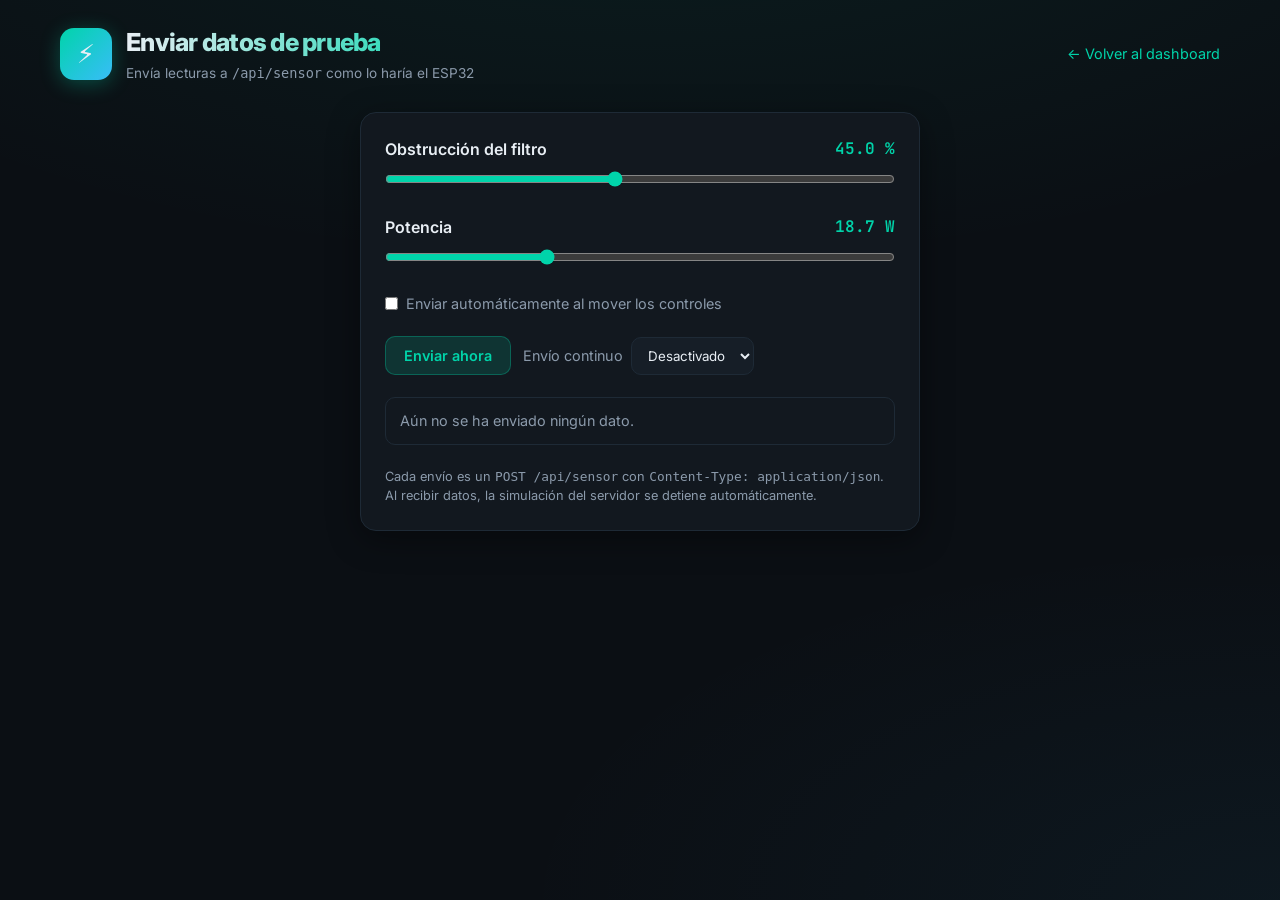
==== templates/enviar.html @ 7ce1f34a "Add data submission form and handler for sensor readings" ====
<!DOCTYPE html>
<html lang="es">
<head>
  <meta charset="UTF-8" />
  <meta name="viewport" content="width=device-width, initial-scale=1.0" />
  <title>Enviar datos | Smoke to Power</title>
  <link rel="stylesheet" href="/static/css/style.css" />
  <link rel="preconnect" href="https://fonts.googleapis.com">
  <link rel="preconnect" href="https://fonts.gstatic.com" crossorigin>
  <link href="https://fonts.googleapis.com/css2?family=Inter:wght@400;500;600;700;800&family=JetBrains+Mono:wght@500&display=swap" rel="stylesheet">
  <style>
    .send-card { max-width: 560px; margin: 0 auto; padding: 24px; display: flex; flex-direction: column; gap: 22px; }
    .field label { display: flex; justify-content: space-between; font-weight: 600; margin-bottom: 8px; }
    .field output { font-family: var(--mono); color: var(--accent); }
    .field input[type="range"] { width: 100%; accent-color: var(--accent); }
    .row { display: flex; gap: 12px; flex-wrap: wrap; align-items: center; }
    .row select { font-family: var(--font); padding: 9px 12px; border-radius: 10px; background: var(--bg-card-hover); color: var(--text); border: 1px solid var(--border); }
    .check { display: flex; align-items: center; gap: 8px; color: var(--text-muted); font-size: 0.9rem; }
    .result { font-size: 0.9rem; padding: 12px 14px; border-radius: 10px; border: 1px solid var(--border); color: var(--text-muted); min-height: 48px; }
    .result.ok { border-color: rgba(34, 197, 94, 0.45); background: var(--green-bg); color: var(--green); }
    .result.err { border-color: rgba(255, 77, 79, 0.45); background: var(--red-bg); color: var(--red); }
    .back { color: var(--accent); text-decoration: none; font-size: 0.9rem; }
    .back:hover { text-decoration: underline; }
    .note { font-size: 0.8rem; color: var(--text-muted); }
  </style>
</head>
<body>
  <div class="app">
    <header class="header">
      <div class="brand">
        <div class="logo">⚡</div>
        <div>
          <h1>Enviar datos de prueba</h1>
          <p class="subtitle">Envía lecturas a <code>/api/sensor</code> como lo haría el ESP32</p>
        </div>
      </div>
      <a class="back" href="/">← Volver al dashboard</a>
    </header>

    <form class="card send-card" id="sendForm" novalidate>
      <div class="field">
        <label for="filter"><span>Obstrucción del filtro</span> <output id="filterOut">45.0 %</output></label>
        <input type="range" id="filter" name="filter" min="0" max="100" step="0.1" value="45" />
      </div>

      <div class="field">
        <label for="power"><span>Potencia</span> <output id="powerOut">18.7 W</output></label>
        <input type="range" id="power" name="power" min="0" max="60" step="0.1" value="18.7" />
      </div>

      <label class="check">
        <input type="checkbox" id="autoSend" />
        Enviar automáticamente al mover los controles
      </label>

      <div class="row">
        <button type="submit" class="btn btn-sim" id="sendBtn">Enviar ahora</button>
        <label class="check">
          Envío continuo
          <select id="interval">
            <option value="0">Desactivado</option>
            <option value="5000">cada 5 s</option>
            <option value="10000">cada 10 s</option>
          </select>
        </label>
      </div>

      <div class="result" id="result" aria-live="polite">Aún no se ha enviado ningún dato.</div>

      <p class="note">
        Cada envío es un <code>POST /api/sensor</code> con <code>Content-Type: application/json</code>.
        Al recibir datos, la simulación del servidor se detiene automáticamente.
      </p>
    </form>
  </div>

  <script src="/static/js/enviar.js"></script>
</body>
</html>
---- static/css/style.css ----
/* ===== Smoke to Power - Dashboard ===== */
:root {
  --bg: #0b0f14;
  --bg-card: #12181f;
  --bg-card-hover: #161e27;
  --border: #1e2a36;
  --text: #e8eef4;
  --text-muted: #8b9aab;
  --accent: #00d4aa;
  --accent-dim: #00a88a;
  --yellow: #f5c518;
  --red: #ff4d4f;
  --red-bg: rgba(255, 77, 79, 0.12);
  --green: #22c55e;
  --green-bg: rgba(34, 197, 94, 0.12);
  --yellow-bg: rgba(245, 197, 24, 0.12);
  --blue: #38bdf8;
  --radius: 16px;
  --shadow: 0 8px 32px rgba(0, 0, 0, 0.4);
  --font: 'Inter', system-ui, -apple-system, sans-serif;
  --mono: 'JetBrains Mono', ui-monospace, monospace;
}

* {
  box-sizing: border-box;
  margin: 0;
  padding: 0;
}

body {
  font-family: var(--font);
  background: var(--bg);
  color: var(--text);
  min-height: 100vh;
  line-height: 1.5;
  background-image:
    radial-gradient(ellipse 80% 50% at 50% -20%, rgba(0, 212, 170, 0.08), transparent),
    radial-gradient(ellipse 60% 40% at 100% 100%, rgba(56, 189, 248, 0.05), transparent);
}

.app {
  max-width: 1200px;
  margin: 0 auto;
  padding: 24px 20px 40px;
}

/* ----- Header ----- */
.header {
  display: flex;
  justify-content: space-between;
  align-items: center;
  margin-bottom: 28px;
  flex-wrap: wrap;
  gap: 16px;
}

.brand {
  display: flex;
  align-items: center;
  gap: 14px;
}

.logo {
  width: 52px;
  height: 52px;
  background: linear-gradient(135deg, #00d4aa, #38bdf8);
  border-radius: 14px;
  display: grid;
  place-items: center;
  font-size: 26px;
  box-shadow: 0 4px 20px rgba(0, 212, 170, 0.3);
}

.brand h1 {
  font-size: 1.55rem;
  font-weight: 800;
  letter-spacing: -0.03em;
  background: linear-gradient(90deg, #e8eef4, #00d4aa);
  -webkit-background-clip: text;
  -webkit-text-fill-color: transparent;
  background-clip: text;
}

.subtitle {
  font-size: 0.85rem;
  color: var(--text-muted);
  margin-top: 2px;
}

.header-right {
  display: flex;
  align-items: center;
  gap: 16px;
}

.sim-badge {
  display: flex;
  align-items: center;
  gap: 10px;
  padding: 8px 16px 8px 14px;
  border-radius: 12px;
  border: 1px solid;
  max-width: 360px;
  line-height: 1.25;
}

.sim-text {
  display: flex;
  flex-direction: column;
  gap: 2px;
}

.sim-label {
  font-size: 0.82rem;
  font-weight: 700;
  letter-spacing: 0.04em;
}

.sim-sub {
  font-size: 0.72rem;
  font-weight: 400;
  color: var(--text-muted);
}

.sim-badge .dot {
  flex-shrink: 0;
  width: 9px;
  height: 9px;
  border-radius: 50%;
  animation: pulse 2s infinite;
}

/* Simulación: datos ficticios -> amarillo (advertencia) */
.sim-badge[data-mode="simulation"] {
  background: var(--yellow-bg);
  border-color: rgba(245, 197, 24, 0.5);
  color: var(--yellow);
}
.sim-badge[data-mode="simulation"] .dot {
  background: var(--yellow);
  box-shadow: 0 0 8px var(--yellow);
}

/* Datos reales en vivo del ESP32 -> verde */
.sim-badge[data-mode="real"] {
  background: var(--green-bg);
  border-color: rgba(34, 197, 94, 0.45);
  color: var(--green);
}
.sim-badge[data-mode="real"] .dot {
  background: var(--green);
  box-shadow: 0 0 8px var(--green);
}

/* Sin datos del ESP32 -> rojo */
.sim-badge[data-mode="waiting"] {
  background: var(--red-bg);
  border-color: rgba(255, 77, 79, 0.45);
  color: var(--red);
}
.sim-badge[data-mode="waiting"] .dot {
  background: var(--red);
  box-shadow: 0 0 8px var(--red);
}

.sim-hint {
  font-size: 0.85rem;
  color: var(--text-muted);
  margin: -16px 0 28px;
}

@keyframes pulse {
  0%, 100% { opacity: 1; }
  50% { opacity: 0.4; }
}

.last-update {
  font-size: 0.8rem;
  color: var(--text-muted);
  font-family: var(--mono);
}

/* ----- Alert Banner ----- */
.alert-banner {
  display: flex;
  align-items: center;
  gap: 16px;
  background: var(--red-bg);
  border: 1px solid rgba(255, 77, 79, 0.4);
  border-radius: var(--radius);
  padding: 16px 20px;
  margin-bottom: 24px;
  animation: alertPulse 1.5s ease-in-out infinite;
}

.alert-banner[hidden] {
  display: none !important;
}

@keyframes alertPulse {
  0%, 100% { box-shadow: 0 0 0 0 rgba(255, 77, 79, 0.3); }
  50% { box-shadow: 0 0 0 8px rgba(255, 77, 79, 0); }
}

.alert-icon {
  font-size: 1.8rem;
}

.alert-text strong {
  display: block;
  color: var(--red);
  font-size: 1.1rem;
  margin-bottom: 2px;
}

.alert-text span {
  font-size: 0.9rem;
  color: #ffb3b4;
}

/* ----- Cards ----- */
.cards {
  display: grid;
  grid-template-columns: 1fr 1fr;
  gap: 20px;
  margin-bottom: 28px;
}

@media (max-width: 800px) {
  .cards {
    grid-template-columns: 1fr;
  }
}

.card {
  background: var(--bg-card);
  border: 1px solid var(--border);
  border-radius: var(--radius);
  padding: 24px;
  box-shadow: var(--shadow);
  transition: border-color 0.25s, transform 0.2s;
}

.card:hover {
  border-color: #2a3a4a;
}

.card-header {
  display: flex;
  align-items: center;
  gap: 10px;
  margin-bottom: 20px;
}

.card-icon {
  font-size: 1.3rem;
}

.card-header h2 {
  font-size: 1.05rem;
  font-weight: 600;
  color: var(--text-muted);
}

.card-desc {
  font-size: 0.8rem;
  color: var(--text-muted);
  margin-top: 16px;
  text-align: center;
}

/* Gauge / Filter */
.gauge-container {
  display: flex;
  justify-content: center;
  margin-bottom: 16px;
}

.gauge {
  position: relative;
  width: 160px;
  height: 160px;
  border-radius: 50%;
  background: conic-gradient(
    var(--green) 0deg,
    var(--green) calc(var(--pct, 25) * 3.6deg),
    #1e2a36 calc(var(--pct, 25) * 3.6deg)
  );
  display: grid;
  place-items: center;
  transition: background 0.6s ease;
}

.gauge::before {
  content: '';
  position: absolute;
  inset: 12px;
  background: var(--bg-card);
  border-radius: 50%;
}

.gauge-center {
  position: relative;
  z-index: 1;
  text-align: center;
}

.gauge-value {
  font-size: 2.4rem;
  font-weight: 800;
  font-family: var(--mono);
  letter-spacing: -0.04em;
  line-height: 1;
}

.gauge-unit {
  display: block;
  font-size: 0.9rem;
  color: var(--text-muted);
  margin-top: 2px;
}

.status-pill {
  display: inline-block;
  width: 100%;
  text-align: center;
  padding: 8px 16px;
  border-radius: 999px;
  font-weight: 700;
  font-size: 0.95rem;
  letter-spacing: 0.02em;
  transition: all 0.3s;
}

.status-pill.clean {
  background: var(--green-bg);
  color: var(--green);
  border: 1px solid rgba(34, 197, 94, 0.3);
}

.status-pill.dirty {
  background: var(--yellow-bg);
  color: var(--yellow);
  border: 1px solid rgba(245, 197, 24, 0.3);
}

.status-pill.blocked {
  background: var(--red-bg);
  color: var(--red);
  border: 1px solid rgba(255, 77, 79, 0.35);
}

/* Energy card */
.energy-body {
  display: flex;
  flex-direction: column;
  justify-content: center;
  min-height: 200px;
}

.energy-main {
  display: flex;
  align-items: center;
  justify-content: space-around;
  gap: 12px;
}

.energy-block {
  text-align: center;
  flex: 1;
}

.energy-block .label {
  display: block;
  font-size: 0.8rem;
  color: var(--text-muted);
  margin-bottom: 8px;
  text-transform: uppercase;
  letter-spacing: 0.06em;
  font-weight: 500;
}

.value-row {
  display: flex;
  align-items: baseline;
  justify-content: center;
  gap: 4px;
}

.big-value {
  font-size: 2.6rem;
  font-weight: 800;
  font-family: var(--mono);
  letter-spacing: -0.04em;
  color: var(--accent);
  line-height: 1;
}

.unit {
  font-size: 1.1rem;
  color: var(--text-muted);
  font-weight: 600;
}

.divider {
  width: 1px;
  height: 60px;
  background: var(--border);
}

/* ----- Charts ----- */
.charts {
  display: grid;
  grid-template-columns: 1fr 1fr;
  gap: 20px;
  margin-bottom: 28px;
}

@media (max-width: 800px) {
  .charts {
    grid-template-columns: 1fr;
  }
}

.chart-card {
  background: var(--bg-card);
  border: 1px solid var(--border);
  border-radius: var(--radius);
  padding: 20px;
  box-shadow: var(--shadow);
}

.chart-header {
  display: flex;
  justify-content: space-between;
  align-items: center;
  margin-bottom: 12px;
}

.chart-header h3 {
  font-size: 0.95rem;
  font-weight: 600;
  color: var(--text-muted);
}

.chart-legend {
  font-size: 0.75rem;
  font-weight: 600;
  padding: 2px 8px;
  border-radius: 6px;
}

.power-legend {
  background: rgba(0, 212, 170, 0.15);
  color: var(--accent);
}

.filter-legend {
  background: rgba(56, 189, 248, 0.15);
  color: var(--blue);
}

.chart-wrapper {
  position: relative;
  height: 220px;
}

/* ----- Controls ----- */
.controls {
  display: flex;
  flex-wrap: wrap;
  align-items: center;
  gap: 12px;
  margin-bottom: 32px;
}

.btn {
  font-family: var(--font);
  font-size: 0.9rem;
  font-weight: 600;
  padding: 10px 18px;
  border-radius: 10px;
  border: none;
  cursor: pointer;
  transition: all 0.2s;
}

.btn-sim {
  background: rgba(0, 212, 170, 0.15);
  color: var(--accent);
  border: 1px solid rgba(0, 212, 170, 0.3);
}

.btn-sim:hover {
  background: rgba(0, 212, 170, 0.25);
}

/* Cuando la simulación está activa, el botón es "Detener" (ámbar) */
.btn-sim.is-on {
  background: var(--yellow-bg);
  color: var(--yellow);
  border-color: rgba(245, 197, 24, 0.5);
}

.btn-sim.is-on:hover {
  background: rgba(245, 197, 24, 0.22);
}

.btn-reset {
  background: rgba(139, 154, 171, 0.12);
  color: var(--text-muted);
  border: 1px solid var(--border);
}

.btn-reset:hover {
  background: rgba(139, 154, 171, 0.2);
  color: var(--text);
}

.info-box {
  margin-left: auto;
  font-size: 0.8rem;
  color: var(--text-muted);
  background: rgba(30, 42, 54, 0.6);
  padding: 8px 14px;
  border-radius: 8px;
  border: 1px solid var(--border);
}

.info-box code {
  color: var(--blue);
  font-family: var(--mono);
  font-size: 0.78rem;
}

.info-box .mono {
  display: block;
  margin-top: 4px;
  font-family: var(--mono);
  font-size: 0.75rem;
  color: #a0b0c0;
}

@media (max-width: 700px) {
  .info-box {
    margin-left: 0;
    width: 100%;
  }
}

/* ----- Footer ----- */
.footer {
  text-align: center;
  font-size: 0.8rem;
  color: var(--text-muted);
  padding-top: 8px;
  border-top: 1px solid var(--border);
}

/* Color variants for filter card border */
.card-filter.status-clean {
  border-color: rgba(34, 197, 94, 0.35);
}
.card-filter.status-dirty {
  border-color: rgba(245, 197, 24, 0.4);
}
.card-filter.status-blocked {
  border-color: rgba(255, 77, 79, 0.45);
}
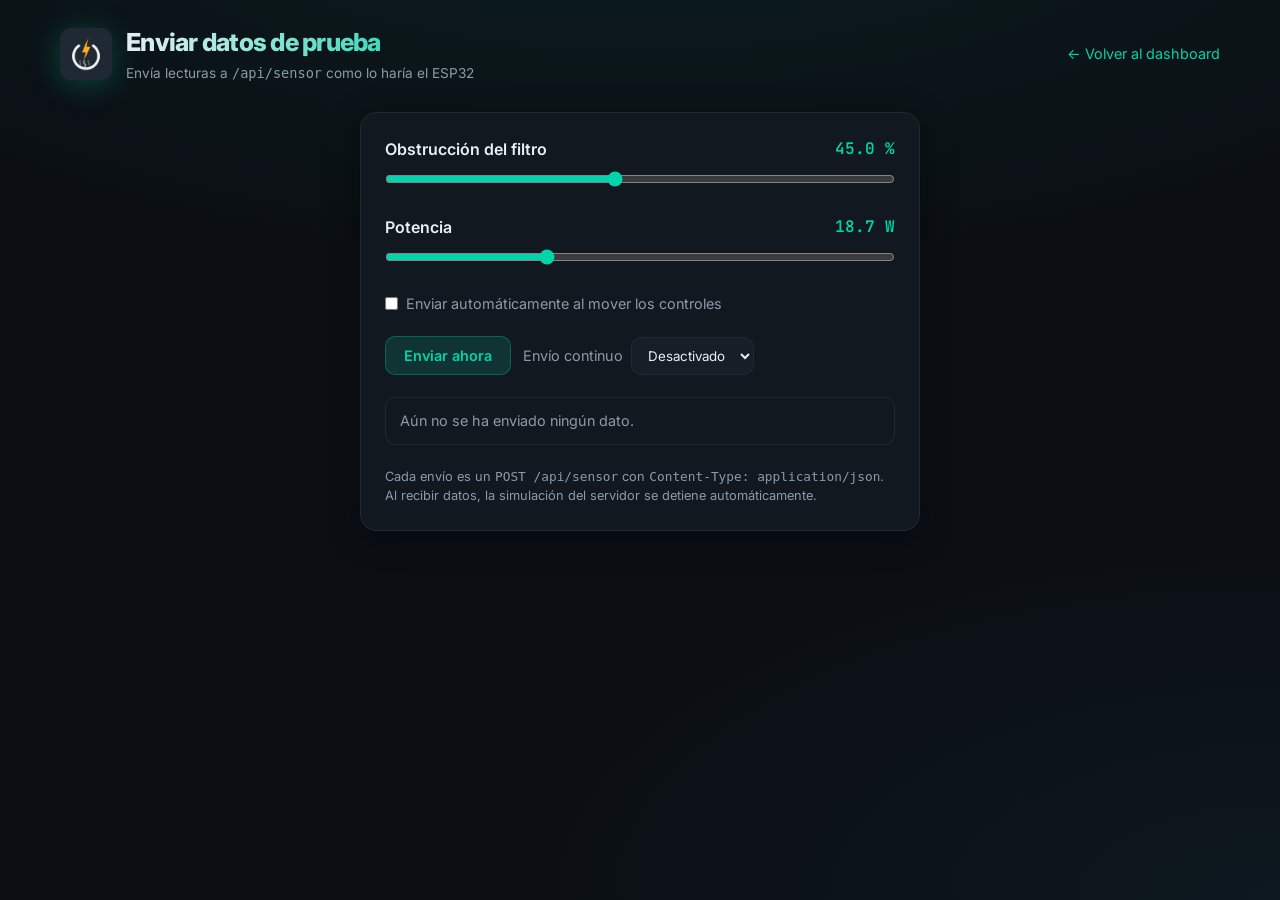
==== commit 0afce71f: "Reemplazar icono del rayo por el logo de la app - static/img/logo.png: nuevo icono (512x512) con fon" ====
--- a/templates/enviar.html
+++ b/templates/enviar.html
@@ -28,7 +28,7 @@
   <div class="app">
     <header class="header">
       <div class="brand">
-        <div class="logo">⚡</div>
+        <img class="logo" src="/static/img/logo.png" alt="Logo Smoke to Power" width="52" height="52" />
         <div>
           <h1>Enviar datos de prueba</h1>
           <p class="subtitle">Envía lecturas a <code>/api/sensor</code> como lo haría el ESP32</p>
--- a/static/css/style.css
+++ b/static/css/style.css
@@ -63,12 +63,10 @@
 .logo {
   width: 52px;
   height: 52px;
-  background: linear-gradient(135deg, #00d4aa, #38bdf8);
-  border-radius: 14px;
-  display: grid;
-  place-items: center;
-  font-size: 26px;
-  box-shadow: 0 4px 20px rgba(0, 212, 170, 0.3);
+  flex-shrink: 0;
+  display: block;
+  object-fit: contain;
+  filter: drop-shadow(0 4px 14px rgba(0, 212, 170, 0.25));
 }
 
 .brand h1 {
